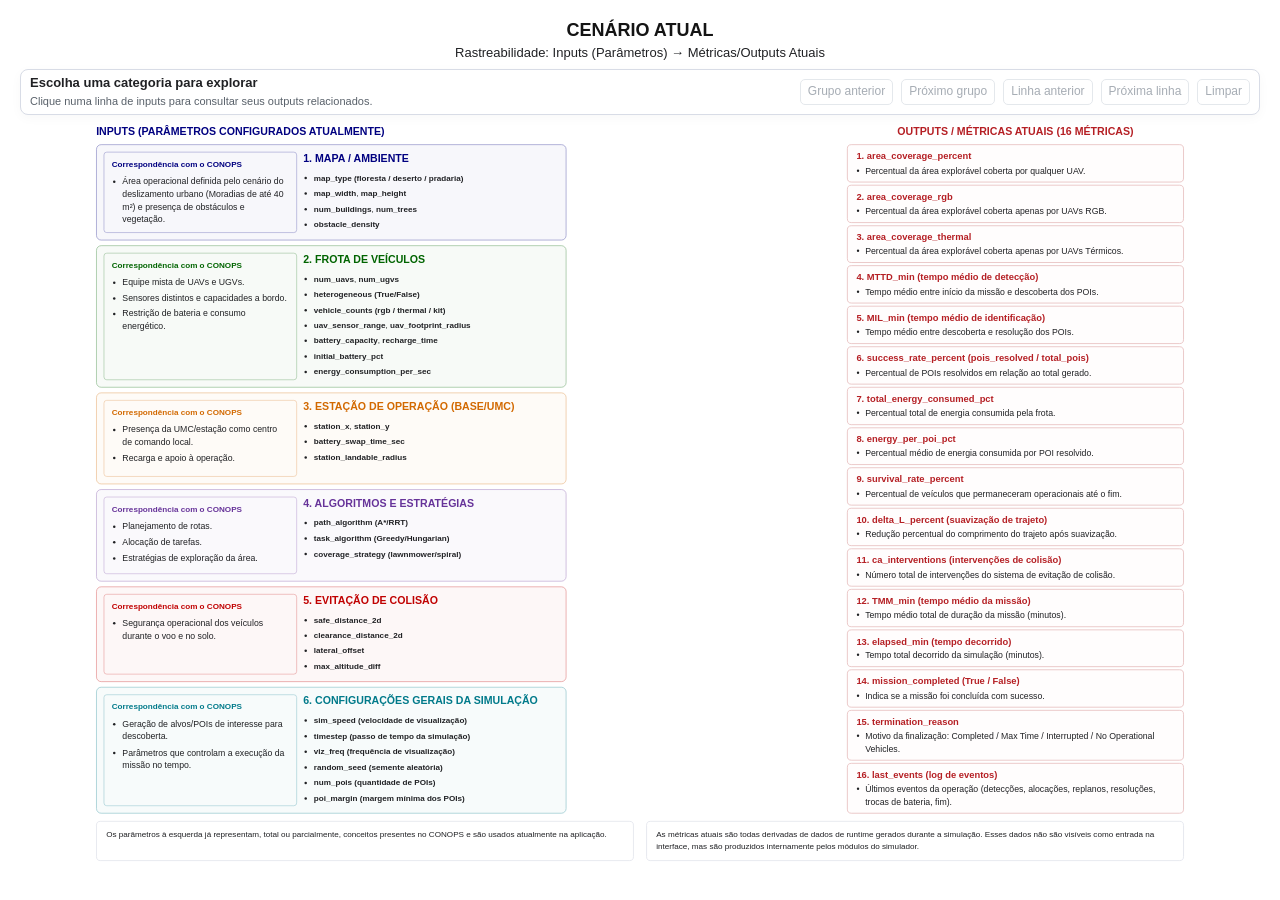
==== cenario-atual/index.html @ 9a859ab2 "Adicionar matrizes interativas de rastreabilidade" ====
<!doctype html>
<html lang="pt-BR">
<head>
  <meta charset="utf-8">
  <meta name="viewport" content="width=device-width, initial-scale=1">
  <title>Rastreabilidade</title>
  <link rel="stylesheet" href="styles.css">
  <script defer src="data.js"></script>
  <script defer src="app.js"></script>
</head>
<body>
  <main id="diagram"></main>
  <p id="model-status" role="status">Carregando diagrama…</p>
  <noscript>Ative o JavaScript no navegador para visualizar o diagrama.</noscript>
</body>
</html>
---- cenario-atual/styles.css ----
* { box-sizing: border-box; }
body {
  margin: 0;
  padding: 20px;
  background: #fff;
  color: #202124;
  font-family: Arial, Helvetica, sans-serif;
  font-size: 14px;
  line-height: 1.45;
}
.diagram-header { text-align: center; margin-bottom: 8px; }
.diagram-header h1 { margin: 0 0 3px; font-size: 18px; line-height: 1.2; color: #141414; }
.diagram-subtitle { margin: 0; font-size: 13px; line-height: 1.3; }
.diagram-scroll { overflow: hidden; padding: 2px 2px 12px; }

.diagram-grid {
  display: grid;
  position: relative;
  transform-origin: top left;

  --outputs-width: clamp(540px, calc((100vw - 44px) / 2.42), 785.124px);
  grid-template-columns: 754px minmax(450px, 1fr) var(--outputs-width);
  min-width: calc(754px + 450px + var(--outputs-width));
  max-width: 2100px;
  margin-inline: auto;
  align-items: stretch;
}
.column-title { font-size: 17px; margin: 0 0 9px; line-height: 1.3; }
.inputs-column > .column-title { color: #000080; }
.outputs-column > .column-title { color: #b51f24; text-align: center; }
.inputs-column, .outputs-column { display: flex; flex-direction: column; }
.categories, .outputs-list { display: flex; flex-direction: column; flex: 1; gap: 8px; }
.category {
  display: grid;
  grid-template-columns: 310px 410px;
  gap: 10px;
  padding: 11px;
  border: 1px solid var(--category-color);
  border-color: color-mix(in srgb, var(--category-color) 48%, white);
  border-radius: 8px;
  background: color-mix(in srgb, var(--category-color) 3%, white);
  flex: 1;
}
.conops {
  padding: 10px 12px;
  border: 1px solid var(--category-color);
  border-color: color-mix(in srgb, var(--category-color) 38%, white);
  border-radius: 5px;
}
.conops h3 { margin: 0 0 7px; font-size: 13px; color: var(--category-color); }
.conops ul, .input-list { margin: 0; padding-left: 17px; }
.conops li + li { margin-top: 5px; }
.category h2 { color: var(--category-color); font-size: 17px; margin: 0 0 9px; line-height: 1.25; }
.input-list li { padding: 3px 0; white-space: nowrap; font-size: 13px; }
.input-label { font-weight: 600; }
.outputs-list { list-style: none; padding: 0; margin: 0; gap: 4px; }
.output {
  border: 1px solid #dfaaaa;
  border-radius: 7px;
  padding: 8px 14px;
  background: #fffdfd;
  flex: 1;
}
.output h3 { margin: 0 0 3px; color: #b51f24; font-size: 15px; line-height: 1.3; overflow-wrap: anywhere; }
.output p { margin: 0; padding-left: 14px; position: relative; }
.output p::before { content: "•"; position: absolute; left: 0; }
.reference-notes { grid-column: 1 / -1; margin-top: 12px; display: grid; grid-template-columns: 1fr 1fr; gap: 20px; }
.reference-notes p { margin: 0; padding: 12px 15px; border: 1px solid #d8dce6; border-radius: 7px; font-size: 13px; }
#model-status { max-width: 1900px; margin: 8px auto; color: #a21d25; }
#model-status:empty { display: none; }
@media (max-width: 700px) {
  body { padding: 12px; }
  .diagram-header { text-align: left; }
}


.connections {
  position: absolute;
  inset: 0;
  width: 100%;
  height: 100%;
  pointer-events: none;
  overflow: visible;
}
.connection {
  vector-effect: non-scaling-stroke;
}

.category.is-selected {
  box-shadow: inset 0 0 0 2px var(--category-color);
}
.output.is-related {
  box-shadow: inset 0 0 0 2px var(--selection-color);
  background: color-mix(in srgb, var(--selection-color) 7%, white);
}


.category, .input-row, .input-block > h2 { cursor: pointer; }
.input-row.is-focused {
  background: color-mix(in srgb, var(--category-color) 12%, white);
  box-shadow: inset 3px 0 var(--category-color);
  margin-left: -7px;
  padding-left: 7px;
}
.input-row:focus-visible, .input-block > h2:focus-visible {
  outline: 2px solid var(--category-color); outline-offset: 2px;
}
.connection-unit { visibility: hidden; opacity: 0; }
.route-halo, .route-stem, .route-branch { fill: none; stroke-linejoin: miter; }
.route-halo { stroke: white; stroke-width: 7; }
.route-stem, .route-branch { stroke: var(--route-color); stroke-width: 2.2; }
.route-origin { fill: var(--route-color); stroke: white; stroke-width: 1.5; }
.connection-unit.is-focused .route-stem,
.connection-unit.is-focused .route-branch { stroke-width: 3; }

.connection-unit.is-selected.is-focused { visibility: visible; opacity: 1; }
.has-selection .output:not(.is-related) { opacity: .45; }
.relation-reader {
  position: sticky; top: 0; z-index: 5; background: #fff;
  border: 1px solid #d8dce6; border-radius: 8px;
  padding: 5px 9px; margin: 0 0 8px;
  display: flex; flex-wrap: wrap; justify-content: space-between; align-items: center; gap: 10px;
  line-height: 1.3;
  box-shadow: 0 3px 12px #00000008;
}
.relation-reader strong, .relation-reader span { display: block; }
.relation-reader strong { font-size: 13px; overflow-wrap: anywhere; }
.relation-reader span { font-size: 11px; color: #59616a; margin-top: 2px; }
.relation-reader > .reader-controls {
  display: flex;
  flex-wrap: wrap;
  gap: 8px;
  flex-shrink: 0;
}
.relation-reader button {
  font: inherit; font-size: 12px; padding: 4px 7px; border: 1px solid #bdc6d0;
  border-radius: 5px; background: white; color: #243447; cursor: pointer;
}
.relation-reader button:disabled { opacity: .4; cursor: default; }
.relation-reader button:focus-visible { outline: 2px solid #243447; outline-offset: 2px; }
.related-output-names {
  display: flex; flex-wrap: wrap; gap: 2px 18px;
  margin: 3px 0 0; padding-left: 18px;
  font-size: 11px; max-height: 100px; overflow-y: auto;
}
.related-output-names[hidden] { display: none; }
.related-output-names li { flex: 0 0 auto; white-space: nowrap; overflow-wrap: normal; }
.relation-reader > div:first-child { min-width: 0; flex: 1; }
.navigation-group { display: flex; gap: 8px; flex-wrap: wrap; }
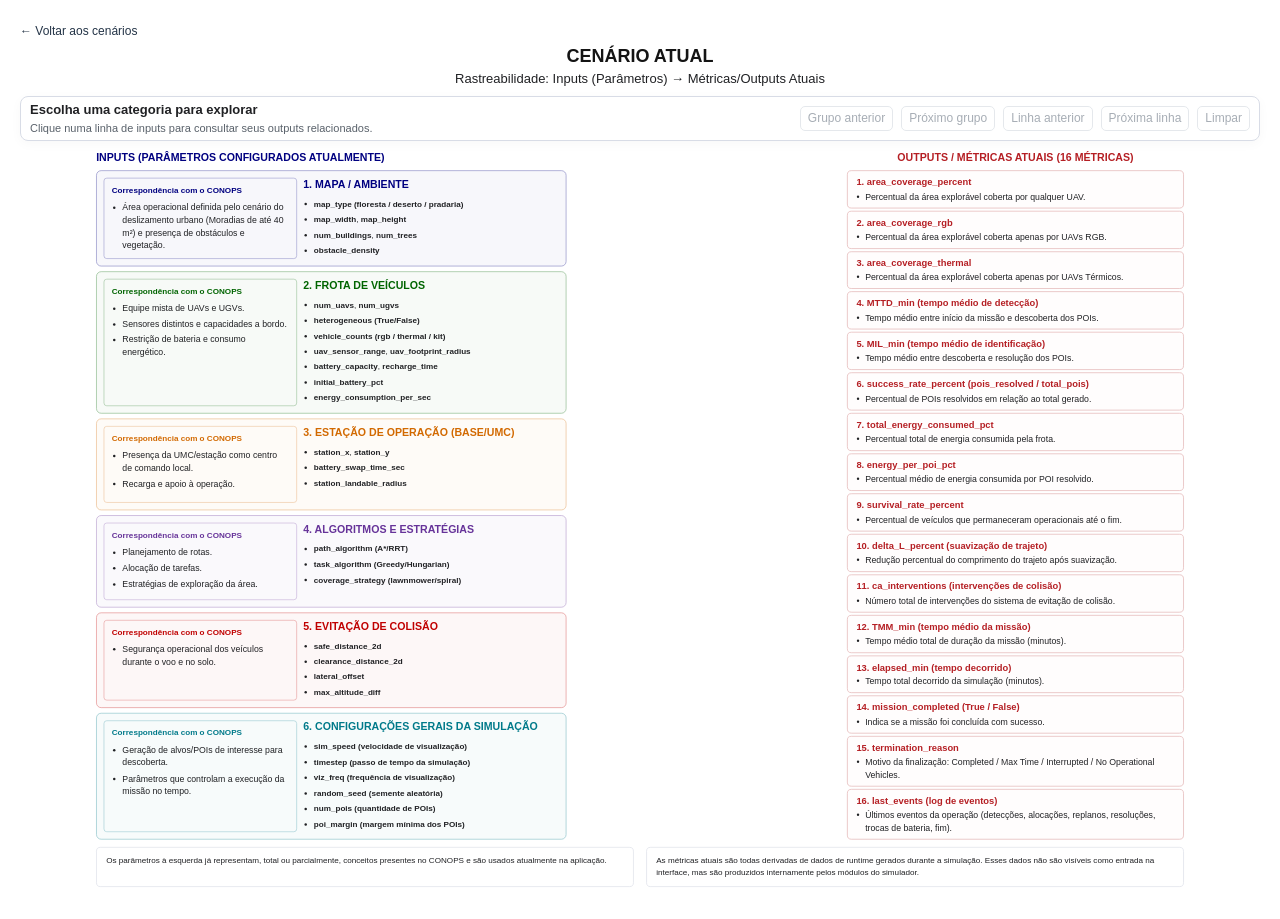
==== commit cb289465: "Adicionar navegação de retorno" ====
--- a/cenario-atual/index.html
+++ b/cenario-atual/index.html
@@ -9,6 +9,7 @@
   <script defer src="app.js"></script>
 </head>
 <body>
+  <a class="back-link" href="../">&larr; Voltar aos cen&aacute;rios</a>
   <main id="diagram"></main>
   <p id="model-status" role="status">Carregando diagrama…</p>
   <noscript>Ative o JavaScript no navegador para visualizar o diagrama.</noscript>
--- a/cenario-atual/styles.css
+++ b/cenario-atual/styles.css
@@ -8,6 +8,15 @@
   font-size: 14px;
   line-height: 1.45;
 }
+.back-link {
+  display: inline-block;
+  margin-bottom: 6px;
+  color: #243447;
+  font-size: 12px;
+  text-decoration: none;
+}
+.back-link:hover { text-decoration: underline; }
+.back-link:focus-visible { outline: 2px solid #243447; outline-offset: 2px; }
 .diagram-header { text-align: center; margin-bottom: 8px; }
 .diagram-header h1 { margin: 0 0 3px; font-size: 18px; line-height: 1.2; color: #141414; }
 .diagram-subtitle { margin: 0; font-size: 13px; line-height: 1.3; }
